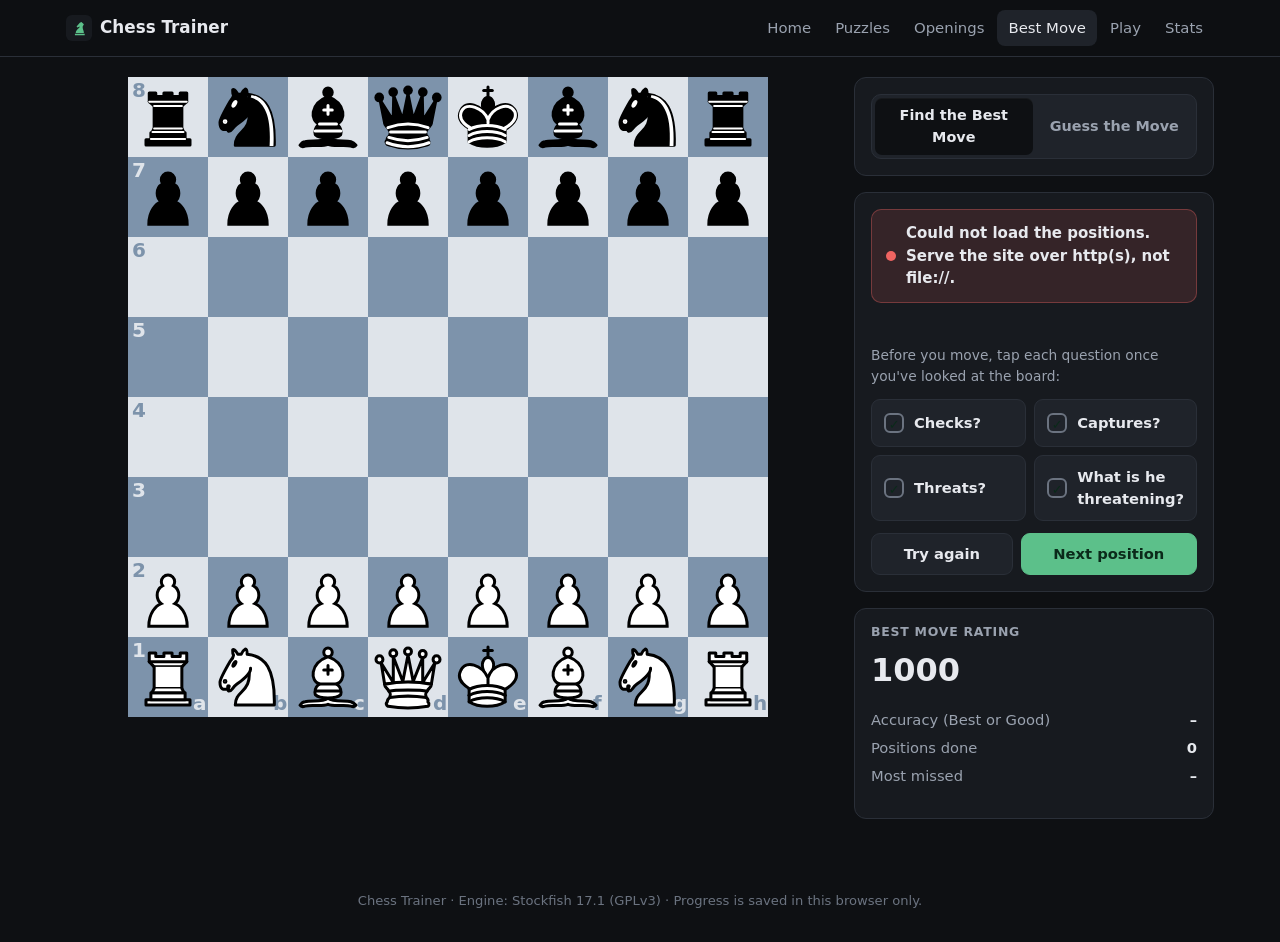
==== bestmove.html @ b2dea65c "WIP: Best Move mode (Find the Best Move + Guess the Move) Page, explanation module, stats and build " ====
<!doctype html>
<html lang="en">
<head>
  <meta charset="utf-8">
  <meta name="viewport" content="width=device-width, initial-scale=1, viewport-fit=cover">
  <title>Best Move · Chess Trainer</title>
  <meta name="description" content="Find the best move in real master middlegames, or guess the moves of famous games.">
  <meta name="theme-color" content="#0e1013">
  <link rel="icon" href="img/favicon.svg" type="image/svg+xml">
  <link rel="stylesheet" href="vendor/cm-chessboard/assets/chessboard.css">
  <link rel="stylesheet" href="vendor/cm-chessboard/assets/extensions/markers/markers.css">
  <link rel="stylesheet" href="vendor/cm-chessboard/assets/extensions/arrows/arrows.css">
  <link rel="stylesheet" href="vendor/cm-chessboard/assets/extensions/promotion-dialog/promotion-dialog.css">
  <link rel="stylesheet" href="css/style.css">
  <script src="vendor/chess.js/chess.js"></script>
</head>
<body>
  <header class="site-header">
    <div class="inner">
      <a class="brand" href="index.html"><img src="img/favicon.svg" alt="" width="26" height="26"><span>Chess Trainer</span></a>
      <nav class="nav" aria-label="Main"><a href="index.html">Home</a><a href="puzzles.html">Puzzles</a><a href="openings.html">Openings</a><a href="bestmove.html" aria-current="page">Best Move</a><a href="play.html">Play</a><a href="stats.html">Stats</a></nav>
    </div>
  </header>
  <main>
    <div class="trainer">
      <div class="board-col"><div class="board-wrap"><div id="board" class="board"></div></div></div>
      <aside class="side">
        <div class="panel">
          <div class="seg" role="group" aria-label="Mode">
            <button id="mode-find" aria-pressed="true">Find the Best Move</button>
            <button id="mode-guess" aria-pressed="false">Guess the Move</button>
          </div>
        </div>

        <!-- Find the Best Move -->
        <div class="panel" id="find-panel">
          <div id="status" class="status"><span class="dot"></span><span id="status-text">Loading positions…</span></div>
          <p class="small muted" id="find-meta" style="margin:10px 0 0">&nbsp;</p>
          <div id="checklist-wrap">
            <p class="small muted" style="margin:12px 0 0">Before you move, tap each question once you've looked at the board:</p>
            <div class="checklist" id="checklist">
              <button class="check-item" data-q="checks" aria-pressed="false"><span class="box">✓</span>Checks?</button>
              <button class="check-item" data-q="captures" aria-pressed="false"><span class="box">✓</span>Captures?</button>
              <button class="check-item" data-q="threats" aria-pressed="false"><span class="box">✓</span>Threats?</button>
              <button class="check-item" data-q="opponent" aria-pressed="false"><span class="box">✓</span>What is he threatening?</button>
            </div>
          </div>
          <div id="find-result" class="hidden" style="margin-top:12px">
            <span id="grade" class="grade"></span>
            <div class="result-line" id="result-moves"></div>
            <div class="note" id="explanation" style="margin-top:10px;min-height:0"></div>
            <p class="small muted" id="find-source" style="margin:10px 0 0"></p>
          </div>
          <div class="btn-row" style="margin-top:12px">
            <button class="btn" id="btn-find-retry">Try again</button>
            <button class="btn primary" id="btn-find-next">Next position</button>
          </div>
        </div>

        <div class="panel" id="find-rating">
          <h3>Best Move rating</h3>
          <div style="display:flex;align-items:baseline;gap:4px;margin-bottom:10px">
            <span id="bm-rating" class="mono" style="font-size:2rem;font-weight:800">1000</span><span id="bm-delta" class="delta"></span>
          </div>
          <dl class="kv">
            <dt>Accuracy (Best or Good)</dt><dd id="bm-acc">–</dd>
            <dt>Positions done</dt><dd id="bm-done">0</dd>
            <dt>Most missed</dt><dd id="bm-missed">–</dd>
          </dl>
        </div>

        <!-- Guess the Move -->
        <div class="panel hidden" id="guess-panel">
          <h3 id="g-title">Choose a game</h3>
          <p class="small muted" id="g-intro" style="margin:0 0 12px"></p>
          <div id="g-status" class="status"><span class="dot"></span><span id="g-status-text">&nbsp;</span></div>
          <div class="result-line" id="g-feedback" style="min-height:1.5em"></div>
          <div style="display:flex;justify-content:space-between;align-items:baseline;margin-top:10px">
            <div><span class="points" id="g-points">0</span><span class="muted"> / <span id="g-max">0</span> points</span></div>
            <div class="small muted" id="g-matches"></div>
          </div>
          <div class="progress" style="margin-top:10px"><span id="g-progress" style="width:0"></span></div>
          <p class="small muted" style="margin:10px 0 0">Master's move: 5 points · engine's top choice: 4 · engine's 2nd or 3rd choice: 2.</p>
          <div class="btn-row" style="margin-top:12px">
            <button class="btn" id="btn-g-restart">Restart</button>
            <button class="btn primary" id="btn-g-next">Next game</button>
          </div>
        </div>
        <div class="panel hidden" id="guess-games">
          <h3>Famous games</h3>
          <div class="game-list" id="game-list"></div>
        </div>
        <div class="panel hidden" id="guess-moves">
          <h3>Moves</h3>
          <div class="moves" id="moves"></div>
        </div>
      </aside>
    </div>
  </main>
  <footer class="site">Chess Trainer · Engine: Stockfish 17.1 (GPLv3) · Progress is saved in this browser only.</footer>
  <script type="module" src="js/bestmove.js"></script>
</body>
</html>
---- vendor/cm-chessboard/assets/chessboard.css ----
.cm-chessboard .board.input-enabled .square {
  cursor: pointer; }

.cm-chessboard .coordinates, .cm-chessboard .markers-layer, .cm-chessboard .pieces-layer, .cm-chessboard .markers-top-layer {
  pointer-events: none; }

.cm-chessboard-content .list-inline {
  padding-left: 0;
  list-style: none; }

.cm-chessboard-content .list-inline-item {
  display: inline-block; }
  .cm-chessboard-content .list-inline-item:not(:last-child) {
    margin-right: 1rem; }

.cm-chessboard-content .list-inline {
  padding-left: 0;
  list-style: none; }

.cm-chessboard-content .list-inline-item {
  display: inline-block; }
  .cm-chessboard-content .list-inline-item:not(:last-child) {
    margin-right: 1rem; }

.cm-chessboard-accessibility.visually-hidden {
  width: 1px;
  height: 1px;
  padding: 0;
  margin: -1px;
  overflow: hidden;
  clip: rect(0, 0, 0, 0);
  white-space: nowrap;
  border: 0; }

.cm-chessboard.default .board .square.white {
  fill: #ecdab9; }

.cm-chessboard.default .board .square.black {
  fill: #c5a076; }

.cm-chessboard.default.border-type-thin .board .border {
  stroke: #c5a076;
  stroke-width: 0.7%;
  fill: #c5a076; }

.cm-chessboard.default.border-type-none .board .border {
  stroke: #c5a076;
  stroke-width: 0;
  fill: #c5a076; }

.cm-chessboard.default.border-type-frame .board .border {
  fill: #ecdab9;
  stroke: none; }

.cm-chessboard.default.border-type-frame .board .border-inner {
  fill: #c5a076;
  stroke: #c5a076;
  stroke-width: 0.7%; }

.cm-chessboard.default .coordinates {
  pointer-events: none;
  user-select: none; }
  .cm-chessboard.default .coordinates .coordinate {
    fill: #b5936d;
    font-size: 7px;
    cursor: default; }
    .cm-chessboard.default .coordinates .coordinate.black {
      fill: #eeddbf; }
    .cm-chessboard.default .coordinates .coordinate.white {
      fill: #b5936d; }

.cm-chessboard.default-contrast .board .square.white {
  fill: #ecdab9; }

.cm-chessboard.default-contrast .board .square.black {
  fill: #c5a076; }

.cm-chessboard.default-contrast.border-type-thin .board .border {
  stroke: #c5a076;
  stroke-width: 0.7%;
  fill: #c5a076; }

.cm-chessboard.default-contrast.border-type-none .board .border {
  stroke: #c5a076;
  stroke-width: 0;
  fill: #c5a076; }

.cm-chessboard.default-contrast.border-type-frame .board .border {
  fill: #ecdab9;
  stroke: none; }

.cm-chessboard.default-contrast.border-type-frame .board .border-inner {
  fill: #c5a076;
  stroke: #c5a076;
  stroke-width: 0.7%; }

.cm-chessboard.default-contrast .coordinates {
  pointer-events: none;
  user-select: none; }
  .cm-chessboard.default-contrast .coordinates .coordinate {
    fill: #b5936d;
    font-size: 7px;
    cursor: default; }
    .cm-chessboard.default-contrast .coordinates .coordinate.black {
      fill: #333; }
    .cm-chessboard.default-contrast .coordinates .coordinate.white {
      fill: #333; }

.cm-chessboard.green .board .square.white {
  fill: #E0DDCC; }

.cm-chessboard.green .board .square.black {
  fill: #4c946a; }

.cm-chessboard.green.border-type-thin .board .border {
  stroke: #4c946a;
  stroke-width: 0.7%;
  fill: #4c946a; }

.cm-chessboard.green.border-type-none .board .border {
  stroke: #4c946a;
  stroke-width: 0;
  fill: #4c946a; }

.cm-chessboard.green.border-type-frame .board .border {
  fill: #E0DDCC;
  stroke: none; }

.cm-chessboard.green.border-type-frame .board .border-inner {
  fill: #4c946a;
  stroke: #4c946a;
  stroke-width: 0.7%; }

.cm-chessboard.green .coordinates {
  pointer-events: none;
  user-select: none; }
  .cm-chessboard.green .coordinates .coordinate {
    fill: #468862;
    font-size: 7px;
    cursor: default; }
    .cm-chessboard.green .coordinates .coordinate.black {
      fill: #e2e0d0; }
    .cm-chessboard.green .coordinates .coordinate.white {
      fill: #468862; }

.cm-chessboard.blue .board .square.white {
  fill: #d8ecfb; }

.cm-chessboard.blue .board .square.black {
  fill: #86afcf; }

.cm-chessboard.blue.border-type-thin .board .border {
  stroke: #86afcf;
  stroke-width: 0.7%;
  fill: #86afcf; }

.cm-chessboard.blue.border-type-none .board .border {
  stroke: #86afcf;
  stroke-width: 0;
  fill: #86afcf; }

.cm-chessboard.blue.border-type-frame .board .border {
  fill: #d8ecfb;
  stroke: none; }

.cm-chessboard.blue.border-type-frame .board .border-inner {
  fill: #86afcf;
  stroke: #86afcf;
  stroke-width: 0.7%; }

.cm-chessboard.blue .coordinates {
  pointer-events: none;
  user-select: none; }
  .cm-chessboard.blue .coordinates .coordinate {
    fill: #7ba1be;
    font-size: 7px;
    cursor: default; }
    .cm-chessboard.blue .coordinates .coordinate.black {
      fill: #dbeefb; }
    .cm-chessboard.blue .coordinates .coordinate.white {
      fill: #7ba1be; }

.cm-chessboard.chess-club .board .square.white {
  fill: #E6D3B1; }

.cm-chessboard.chess-club .board .square.black {
  fill: #AF6B3F; }

.cm-chessboard.chess-club.border-type-thin .board .border {
  stroke: #692e2b;
  stroke-width: 0.7%;
  fill: #AF6B3F; }

.cm-chessboard.chess-club.border-type-none .board .border {
  stroke: #692e2b;
  stroke-width: 0;
  fill: #AF6B3F; }

.cm-chessboard.chess-club.border-type-frame .board .border {
  fill: #692e2b;
  stroke: none; }

.cm-chessboard.chess-club.border-type-frame .board .border-inner {
  fill: #AF6B3F;
  stroke: #692e2b;
  stroke-width: 0.7%; }

.cm-chessboard.chess-club .coordinates {
  pointer-events: none;
  user-select: none; }
  .cm-chessboard.chess-club .coordinates .coordinate {
    fill: #E6D3B1;
    font-size: 7px;
    cursor: default; }
    .cm-chessboard.chess-club .coordinates .coordinate.black {
      fill: #E6D3B1; }
    .cm-chessboard.chess-club .coordinates .coordinate.white {
      fill: #AF6B3F; }

.cm-chessboard.chessboard-js .board .square.white {
  fill: #f0d9b5; }

.cm-chessboard.chessboard-js .board .square.black {
  fill: #b58863; }

.cm-chessboard.chessboard-js.border-type-thin .board .border {
  stroke: #404040;
  stroke-width: 0.7%;
  fill: #b58863; }

.cm-chessboard.chessboard-js.border-type-none .board .border {
  stroke: #404040;
  stroke-width: 0;
  fill: #b58863; }

.cm-chessboard.chessboard-js.border-type-frame .board .border {
  fill: #f0d9b5;
  stroke: none; }

.cm-chessboard.chessboard-js.border-type-frame .board .border-inner {
  fill: #b58863;
  stroke: #404040;
  stroke-width: 0.7%; }

.cm-chessboard.chessboard-js .coordinates {
  pointer-events: none;
  user-select: none; }
  .cm-chessboard.chessboard-js .coordinates .coordinate {
    fill: #404040;
    font-size: 7px;
    cursor: default; }
    .cm-chessboard.chessboard-js .coordinates .coordinate.black {
      fill: #f0d9b5; }
    .cm-chessboard.chessboard-js .coordinates .coordinate.white {
      fill: #b58863; }

.cm-chessboard.black-and-white .board .square.white {
  fill: #ffffff; }

.cm-chessboard.black-and-white .board .square.black {
  fill: #9c9c9c; }

.cm-chessboard.black-and-white.border-type-thin .board .border {
  stroke: #9c9c9c;
  stroke-width: 0.7%;
  fill: #9c9c9c; }

.cm-chessboard.black-and-white.border-type-none .board .border {
  stroke: #9c9c9c;
  stroke-width: 0;
  fill: #9c9c9c; }

.cm-chessboard.black-and-white.border-type-frame .board .border {
  fill: #ffffff;
  stroke: none; }

.cm-chessboard.black-and-white.border-type-frame .board .border-inner {
  fill: #9c9c9c;
  stroke: #9c9c9c;
  stroke-width: 0.7%; }

.cm-chessboard.black-and-white .coordinates {
  pointer-events: none;
  user-select: none; }
  .cm-chessboard.black-and-white .coordinates .coordinate {
    fill: #909090;
    font-size: 7px;
    cursor: default; }
    .cm-chessboard.black-and-white .coordinates .coordinate.black {
      fill: white; }
    .cm-chessboard.black-and-white .coordinates .coordinate.white {
      fill: #909090; }

/*# sourceMappingURL=chessboard.css.map */
---- vendor/cm-chessboard/assets/extensions/markers/markers.css ----
.cm-chessboard .markers {
  pointer-events: none; }
  .cm-chessboard .markers .marker.marker-frame {
    stroke: #000000;
    stroke-width: 1.8px;
    opacity: 0.5; }
  .cm-chessboard .markers .marker.marker-frame-primary {
    stroke: #0009bd;
    stroke-width: 1.8px;
    opacity: 0.4; }
  .cm-chessboard .markers .marker.marker-frame-danger {
    stroke: #aa0000;
    stroke-width: 1.8px;
    opacity: 0.4; }
  .cm-chessboard .markers .marker.marker-circle {
    stroke: #000000;
    stroke-width: 3px;
    opacity: 0.3; }
  .cm-chessboard .markers .marker.marker-circle-primary {
    stroke: #0009bd;
    stroke-width: 3px;
    opacity: 0.4; }
  .cm-chessboard .markers .marker.marker-circle-danger {
    stroke: #aa0000;
    stroke-width: 3px;
    opacity: 0.4; }
  .cm-chessboard .markers .marker.marker-square {
    fill: black;
    opacity: 0.11; }
  .cm-chessboard .markers .marker.marker-dot {
    fill: black;
    opacity: 0.2; }
  .cm-chessboard .markers .marker.marker-bevel {
    fill: black;
    opacity: 0.2; }

/*# sourceMappingURL=markers.css.map */
---- vendor/cm-chessboard/assets/extensions/arrows/arrows.css ----
.cm-chessboard .arrow-default .arrow-head {
  fill: blue;
  fill-rule: nonzero;
  fill-opacity: 1; }

.cm-chessboard .arrow-default .arrow-line {
  stroke: blue;
  stroke-linecap: round;
  opacity: 0.5; }

.cm-chessboard .arrow-danger .arrow-head {
  fill: red;
  fill-rule: nonzero;
  fill-opacity: 1; }

.cm-chessboard .arrow-danger .arrow-line {
  stroke: red;
  stroke-linecap: round;
  opacity: 0.5; }

.cm-chessboard .arrow-pointy .arrow-head {
  fill: black;
  fill-rule: nonzero;
  fill-opacity: 1; }

.cm-chessboard .arrow-pointy .arrow-line {
  stroke: black;
  stroke-linecap: round;
  opacity: 0.5; }

/*# sourceMappingURL=arrows.css.map */
---- vendor/cm-chessboard/assets/extensions/promotion-dialog/promotion-dialog.css ----
svg.cm-chessboard .promotion-dialog-group rect, svg.cm-chessboard .promotion-dialog-group g[data-piece] {
  animation: fade-in 0.25s ease-in; }

svg.cm-chessboard .promotion-dialog-group .promotion-dialog {
  fill: white;
  fill-opacity: 0.7;
  stroke: rgba(0, 0, 0, 0.4); }

svg.cm-chessboard .promotion-dialog-group .promotion-dialog-button {
  fill: transparent;
  cursor: pointer; }
  svg.cm-chessboard .promotion-dialog-group .promotion-dialog-button:hover {
    fill: rgba(0, 0, 0, 0.2); }

svg.cm-chessboard .promotion-dialog-group .piece {
  pointer-events: none; }

@keyframes fade-in {
  0% {
    opacity: 0; }
  100% {
    opacity: 1; } }

/*# sourceMappingURL=promotion-dialog.css.map */
---- css/style.css ----
/* Chess Trainer - dark theme */
:root {
  --bg: #0e1013;
  --surface: #171a1f;
  --surface-2: #1f232a;
  --border: #2a2f38;
  --text: #e7e9ee;
  --muted: #9aa2af;
  --faint: #6b7380;
  --accent: #5cc08a;
  --accent-ink: #0b2a1a;
  --accent-soft: rgba(92, 192, 138, .14);
  --danger: #ef6461;
  --danger-soft: rgba(239, 100, 97, .14);
  --warn: #e8b04b;
  --info: #6aa7f0;
  --sq-light: #dfe4ea;
  --sq-dark: #7d93ab;
  --radius: 12px;
  --shadow: 0 8px 30px rgba(0,0,0,.35);
  color-scheme: dark;
}
* { box-sizing: border-box; }
html, body { margin: 0; }
body {
  background: var(--bg);
  color: var(--text);
  font: 15px/1.5 system-ui, -apple-system, "Segoe UI", Roboto, Inter, sans-serif;
  min-height: 100vh;
  -webkit-tap-highlight-color: transparent;
}
a { color: var(--accent); text-decoration: none; }
a:hover { text-decoration: underline; }
h1, h2, h3 { line-height: 1.2; margin: 0 0 .5em; letter-spacing: -.01em; }
h1 { font-size: 1.6rem; }
h2 { font-size: 1.15rem; }
h3 { font-size: 1rem; color: var(--muted); font-weight: 600; text-transform: uppercase; letter-spacing: .06em; font-size: .78rem; }
p { margin: 0 0 .8em; }
.muted { color: var(--muted); }
.small { font-size: .86rem; }
.mono { font-variant-numeric: tabular-nums; }

/* ---------- header ---------- */
.site-header {
  position: sticky; top: 0; z-index: 20;
  background: rgba(14,16,19,.92);
  backdrop-filter: blur(8px);
  border-bottom: 1px solid var(--border);
}
.site-header .inner {
  max-width: 1180px; margin: 0 auto; padding: 0 16px;
  display: flex; align-items: center; gap: 16px; height: 56px;
}
.brand { display: flex; align-items: center; gap: 8px; color: var(--text); font-weight: 700; font-size: 1.05rem; white-space: nowrap; }
.brand:hover { text-decoration: none; }
.brand svg { width: 26px; height: 26px; }
.nav { display: flex; gap: 2px; overflow-x: auto; scrollbar-width: none; margin-left: auto; }
.nav::-webkit-scrollbar { display: none; }
.nav a {
  color: var(--muted); padding: 7px 11px; border-radius: 8px; font-weight: 500; white-space: nowrap; font-size: .93rem;
}
.nav a:hover { color: var(--text); background: var(--surface-2); text-decoration: none; }
.nav a[aria-current="page"] { color: var(--text); background: var(--surface-2); }

main { max-width: 1180px; margin: 0 auto; padding: 20px 16px 48px; }

/* ---------- layout ---------- */
.trainer {
  display: grid;
  grid-template-columns: minmax(0, 1fr) 360px;
  gap: 24px;
  align-items: start;
}
.board-col { min-width: 0; }
.board-wrap {
  scroll-margin-top: 68px;
  width: 100%;
  max-width: min(640px, calc(100vh - 150px));
  margin: 0 auto;
}
.board { width: 100%; aspect-ratio: 1; touch-action: none; user-select: none; }
.panel {
  background: var(--surface);
  border: 1px solid var(--border);
  border-radius: var(--radius);
  padding: 16px;
}
.panel + .panel { margin-top: 16px; }
.side { display: flex; flex-direction: column; gap: 16px; }
.side .panel + .panel { margin-top: 0; }
@media (max-width: 900px) {
  .trainer { grid-template-columns: 1fr; gap: 16px; }
  .board-wrap { max-width: min(640px, calc(100vh - 220px)); min-width: 280px; }
}
@media (max-width: 520px) {
  main { padding: 12px 10px 40px; }
  .board-wrap { max-width: 100%; min-width: 0; }
  .site-header .inner { gap: 8px; padding: 0 10px; }
  .brand span { display: none; }
  .nav { margin-left: 0; }
  .nav a { padding: 7px 7px; font-size: .86rem; }
}

/* ---------- controls ---------- */
.btn {
  appearance: none; border: 1px solid var(--border); background: var(--surface-2); color: var(--text);
  font: inherit; font-weight: 600; font-size: .92rem;
  padding: 9px 14px; border-radius: 9px; cursor: pointer;
  display: inline-flex; align-items: center; justify-content: center; gap: 6px;
  transition: background .12s, border-color .12s, transform .05s;
  min-height: 40px;
}
.btn:hover { border-color: #3a404b; background: #262b33; }
.btn:active { transform: translateY(1px); }
.btn:disabled { opacity: .45; cursor: not-allowed; }
.btn.primary { background: var(--accent); border-color: var(--accent); color: var(--accent-ink); }
.btn.primary:hover { background: #6fd09b; }
.btn.danger { color: var(--danger); }
.btn.ghost { background: transparent; }
.btn.sm { padding: 5px 10px; min-height: 32px; font-size: .85rem; }
.btn-row { display: flex; flex-wrap: wrap; gap: 8px; }
.btn-row .btn { flex: 1 1 auto; }
select, input[type="text"] {
  font: inherit; color: var(--text); background: var(--surface-2); border: 1px solid var(--border);
  border-radius: 9px; padding: 8px 10px; min-height: 40px; width: 100%;
}
label.field { display: block; margin-bottom: 12px; }
label.field > span { display: block; font-size: .8rem; color: var(--muted); margin-bottom: 4px; font-weight: 600; }

.seg { display: flex; background: var(--surface-2); border: 1px solid var(--border); border-radius: 10px; padding: 3px; gap: 3px; }
.seg button {
  flex: 1; appearance: none; border: 0; background: transparent; color: var(--muted); font: inherit; font-weight: 600;
  padding: 7px 8px; border-radius: 7px; cursor: pointer; font-size: .9rem; min-height: 34px;
}
.seg button[aria-pressed="true"] { background: var(--bg); color: var(--text); box-shadow: 0 1px 0 rgba(255,255,255,.04) inset; }

.levels { display: grid; grid-template-columns: repeat(5, 1fr); gap: 6px; }
.levels button {
  appearance: none; border: 1px solid var(--border); background: var(--surface-2); color: var(--text);
  font: inherit; font-weight: 700; border-radius: 8px; padding: 8px 0; cursor: pointer; min-height: 40px;
}
.levels button[aria-pressed="true"] { background: var(--accent); border-color: var(--accent); color: var(--accent-ink); }

/* ---------- status ---------- */
.status {
  border-radius: 10px; padding: 12px 14px; background: var(--surface-2); border: 1px solid var(--border);
  font-weight: 600; display: flex; align-items: center; gap: 10px; min-height: 48px;
}
.status .dot { width: 10px; height: 10px; border-radius: 50%; flex: none; background: var(--faint); }
.status.good { background: var(--accent-soft); border-color: rgba(92,192,138,.35); }
.status.good .dot { background: var(--accent); }
.status.bad { background: var(--danger-soft); border-color: rgba(239,100,97,.35); }
.status.bad .dot { background: var(--danger); }
.status.info .dot { background: var(--info); }
.status.turn-w .dot { background: #f2f2f2; border: 1px solid #999; }
.status.turn-b .dot { background: #111; border: 1px solid #777; }

.kv { display: grid; grid-template-columns: 1fr auto; gap: 6px 12px; font-size: .92rem; }
.kv dt { color: var(--muted); }
.kv dd { margin: 0; font-weight: 700; text-align: right; font-variant-numeric: tabular-nums; }

.tag {
  display: inline-block; font-size: .74rem; font-weight: 700; padding: 2px 8px; border-radius: 999px;
  background: var(--surface-2); border: 1px solid var(--border); color: var(--muted); text-transform: uppercase; letter-spacing: .04em;
}
.tag.accent { color: var(--accent); border-color: rgba(92,192,138,.4); }

.delta { font-weight: 700; margin-left: 6px; }
.delta.up { color: var(--accent); }
.delta.down { color: var(--danger); }

/* move list */
.moves {
  max-height: 260px; overflow-y: auto; font-variant-numeric: tabular-nums;
  display: grid; grid-template-columns: 2.6em 1fr 1fr; gap: 1px 4px; font-size: .92rem;
  background: var(--surface-2); border-radius: 9px; padding: 6px;
}
.moves .num { color: var(--faint); text-align: right; padding: 3px 4px; }
.moves .mv { padding: 3px 6px; border-radius: 5px; cursor: default; }
.moves .mv.cur { background: var(--accent-soft); color: var(--accent); font-weight: 700; }
.moves .mv.blunder { color: var(--danger); font-weight: 700; }
.moves .mv.mistake { color: var(--warn); }
.moves .mv.clickable { cursor: pointer; }
.moves .mv.clickable:hover { background: #2a2f38; }
.moves:empty::before { content: 'No moves yet'; color: var(--faint); grid-column: 1 / -1; padding: 4px; }

/* notes / explanation */
.note { background: var(--surface-2); border-left: 3px solid var(--accent); padding: 12px 14px; border-radius: 0 9px 9px 0; min-height: 70px; }
.note .san { font-weight: 800; font-size: 1.05rem; margin-right: 6px; }

/* cards (home) */
.hero { padding: 28px 0 8px; }
.hero h1 { font-size: clamp(1.7rem, 4vw, 2.4rem); }
.hero p { color: var(--muted); max-width: 640px; font-size: 1.05rem; }
.cards { display: grid; grid-template-columns: repeat(auto-fill, minmax(240px, 1fr)); gap: 16px; margin-top: 20px; }
.card {
  display: flex; flex-direction: column; gap: 8px; background: var(--surface); border: 1px solid var(--border);
  border-radius: var(--radius); padding: 18px; color: var(--text); transition: border-color .15s, transform .15s;
}
.card:hover { border-color: var(--accent); text-decoration: none; transform: translateY(-2px); }
.card .icon { width: 42px; height: 42px; border-radius: 10px; background: var(--accent-soft); display: grid; place-items: center; font-size: 1.5rem; color: var(--accent); }
.card h2 { margin: 4px 0 0; }
.card p { color: var(--muted); margin: 0; font-size: .93rem; }
.card .meta { margin-top: auto; padding-top: 8px; font-size: .85rem; color: var(--faint); }

/* stats */
.stat-grid { display: grid; grid-template-columns: repeat(auto-fill, minmax(150px, 1fr)); gap: 12px; }
.stat { background: var(--surface-2); border: 1px solid var(--border); border-radius: 10px; padding: 12px 14px; }
.stat .v { font-size: 1.6rem; font-weight: 800; font-variant-numeric: tabular-nums; }
.stat .l { color: var(--muted); font-size: .8rem; font-weight: 600; }
table.tbl { width: 100%; border-collapse: collapse; font-size: .92rem; font-variant-numeric: tabular-nums; }
table.tbl th, table.tbl td { padding: 8px 6px; border-bottom: 1px solid var(--border); text-align: right; }
table.tbl th:first-child, table.tbl td:first-child { text-align: left; }
table.tbl th { color: var(--muted); font-weight: 600; font-size: .8rem; }
.bar { height: 8px; border-radius: 4px; background: var(--surface-2); overflow: hidden; min-width: 60px; }
.bar > span { display: block; height: 100%; background: var(--accent); }
.sparkline { width: 100%; height: 80px; display: block; }
.section { margin-top: 24px; }
.table-scroll { overflow-x: auto; }

/* openings list */
.op-list { display: flex; flex-direction: column; gap: 4px; }
.op-group { margin: 10px 0 4px; }
.op-item {
  appearance: none; text-align: left; border: 1px solid transparent; background: transparent; color: var(--text); font: inherit;
  padding: 8px 10px; border-radius: 8px; cursor: pointer; display: flex; justify-content: space-between; gap: 8px; align-items: center;
}
.op-item:hover { background: var(--surface-2); }
.op-item[aria-pressed="true"] { background: var(--surface-2); border-color: var(--border); }
.op-item .pct { color: var(--faint); font-size: .8rem; font-variant-numeric: tabular-nums; }

.progress { height: 6px; background: var(--surface-2); border-radius: 3px; overflow: hidden; }
.progress > span { display: block; height: 100%; background: var(--accent); transition: width .2s; }

/* review */
.review-item {
  border: 1px solid var(--border); border-radius: 9px; padding: 10px 12px; cursor: pointer; background: var(--surface-2);
  display: flex; flex-direction: column; gap: 2px;
}
.review-item:hover, .review-item.active { border-color: var(--danger); }
.review-item .line1 { font-weight: 700; }
.review-list { display: flex; flex-direction: column; gap: 8px; max-height: 340px; overflow-y: auto; }
.evalbar-wrap { margin-top: 10px; }

/* toast */
.toast {
  position: fixed; left: 50%; bottom: 22px; transform: translate(-50%, 20px); opacity: 0; pointer-events: none;
  background: var(--surface-2); border: 1px solid var(--border); color: var(--text); padding: 10px 16px; border-radius: 10px;
  box-shadow: var(--shadow); transition: opacity .2s, transform .2s; z-index: 50; font-weight: 600; max-width: calc(100vw - 32px);
}
.toast.show { opacity: 1; transform: translate(-50%, 0); }
.toast.good { border-color: var(--accent); }
.toast.bad { border-color: var(--danger); }

.loader { display: inline-block; width: 14px; height: 14px; border: 2px solid var(--border); border-top-color: var(--accent); border-radius: 50%; animation: spin .8s linear infinite; }
@keyframes spin { to { transform: rotate(360deg); } }
.hidden { display: none !important; }
footer.site { text-align: center; color: var(--faint); font-size: .82rem; padding: 24px 16px 32px; }

/* ---------- chessboard theme ---------- */
.cm-chessboard.trainer .board .square.white { fill: var(--sq-light); }
.cm-chessboard.trainer .board .square.black { fill: var(--sq-dark); }
.cm-chessboard.trainer.border-type-none .board .border { stroke: var(--sq-dark); stroke-width: 0; fill: var(--sq-dark); }
.cm-chessboard.trainer .coordinates .coordinate { font-size: 7px; font-weight: 700; }
.cm-chessboard.trainer .coordinates .coordinate.white { fill: var(--sq-dark); }
.cm-chessboard.trainer .coordinates .coordinate.black { fill: var(--sq-light); }
.cm-chessboard .markers .marker.marker-last { fill: #e8c547; opacity: .42; }
.cm-chessboard .markers .marker.marker-check { fill: #ff3b30; opacity: .55; }
.cm-chessboard .markers .marker.marker-hint { stroke: #2fd17b; stroke-width: 3px; opacity: .95; }
.cm-chessboard .markers .marker.marker-good { fill: #2fd17b; opacity: .45; }
.cm-chessboard .markers .marker.marker-bad { fill: #ff3b30; opacity: .45; }
.cm-chessboard .markers .marker.marker-dot { fill: #0e1013; opacity: .28; }
.cm-chessboard .markers .marker.marker-bevel { fill: #0e1013; opacity: .25; }
.cm-chessboard .arrow-hint .arrow-head, .cm-chessboard .arrow-good .arrow-head { fill: #1fae63; }
.cm-chessboard .arrow-hint .arrow-line, .cm-chessboard .arrow-good .arrow-line { stroke: #1fae63; opacity: .8; stroke-linecap: round; }
.cm-chessboard .arrow-bad .arrow-head { fill: #e5484d; }
.cm-chessboard .arrow-bad .arrow-line { stroke: #e5484d; opacity: .8; stroke-linecap: round; }

.board.shake { animation: shake .3s; }
@keyframes shake { 25% { transform: translateX(-5px); } 75% { transform: translateX(5px); } }

/* ---------- best move ---------- */
.checklist { display: grid; grid-template-columns: 1fr 1fr; gap: 8px; margin-top: 12px; }
.check-item {
  appearance: none; font: inherit; color: var(--text); text-align: left; cursor: pointer;
  background: var(--surface-2); border: 1px solid var(--border); border-radius: 9px;
  padding: 10px 12px; min-height: 48px; display: flex; align-items: center; gap: 10px; font-weight: 600; font-size: .92rem;
}
.check-item .box {
  flex: none; width: 20px; height: 20px; border-radius: 6px; border: 2px solid var(--faint);
  display: grid; place-items: center; font-size: .8rem; color: var(--accent-ink);
}
.check-item[aria-pressed="true"] { border-color: rgba(92,192,138,.5); background: var(--accent-soft); }
.check-item[aria-pressed="true"] .box { background: var(--accent); border-color: var(--accent); }
.check-item:disabled { cursor: default; opacity: .7; }
.grade { display: inline-block; font-weight: 800; font-size: 1.15rem; padding: 4px 12px; border-radius: 999px; }
.grade.best { background: var(--accent-soft); color: var(--accent); }
.grade.good { background: rgba(139,209,124,.14); color: #a3dc96; }
.grade.inaccuracy { background: rgba(232,176,75,.14); color: var(--warn); }
.grade.mistake { background: rgba(240,136,62,.15); color: #f0883e; }
.grade.blunder { background: var(--danger-soft); color: var(--danger); }
.result-line { margin-top: 10px; font-size: .95rem; }
.result-line b { font-variant-numeric: tabular-nums; }
.game-list { display: flex; flex-direction: column; gap: 4px; max-height: 320px; overflow-y: auto; }
.points { font-size: 1.6rem; font-weight: 800; font-variant-numeric: tabular-nums; }
.kind-miss { color: var(--danger); font-weight: 700; }
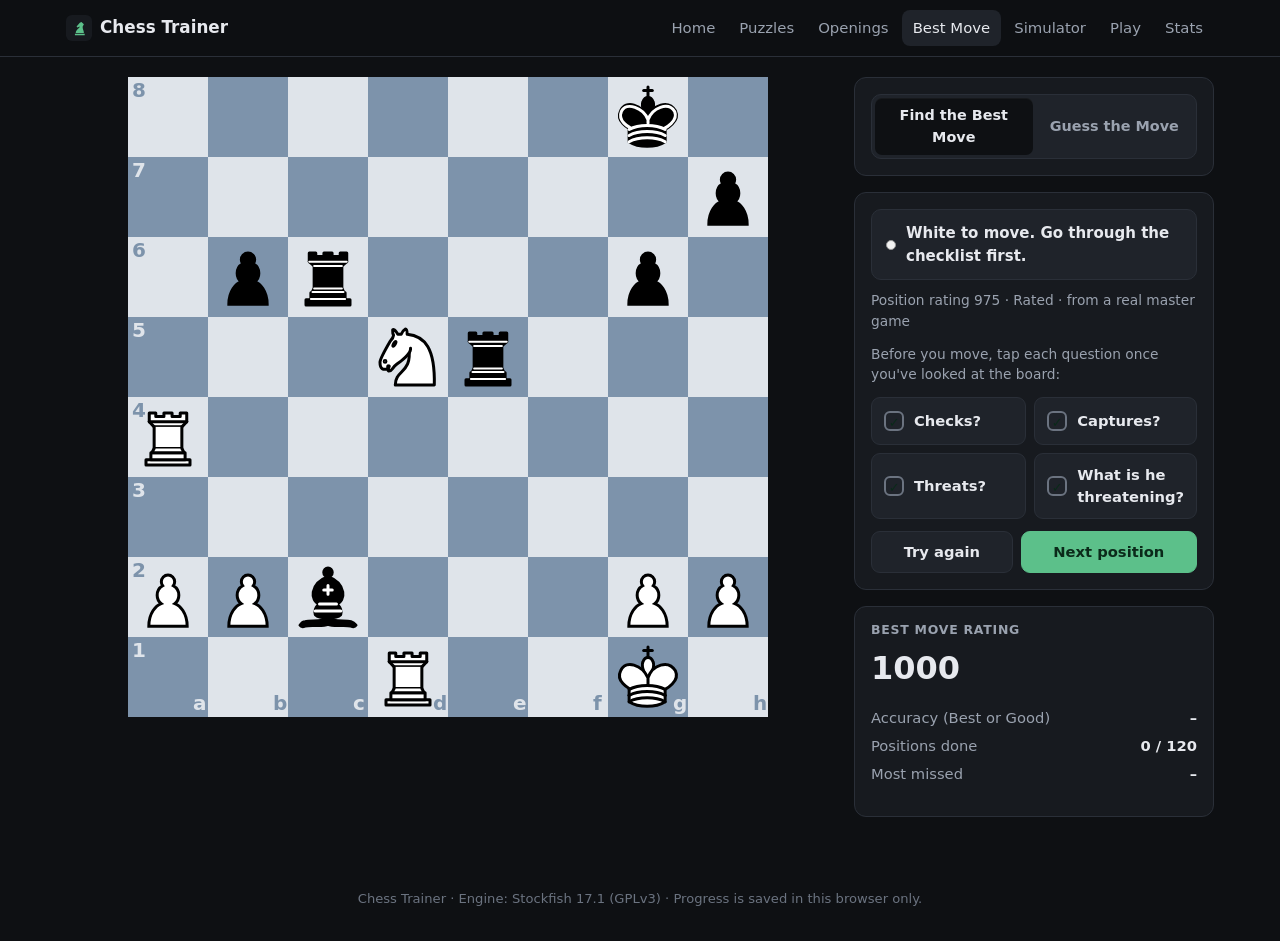
==== commit 60cc60ba: "Add Opening Simulator: London System and Caro-Kann drills - 39 lines (13 London, 26 Caro-Kann / ...d" ====
--- a/bestmove.html
+++ b/bestmove.html
@@ -18,7 +18,7 @@
   <header class="site-header">
     <div class="inner">
       <a class="brand" href="index.html"><img src="img/favicon.svg" alt="" width="26" height="26"><span>Chess Trainer</span></a>
-      <nav class="nav" aria-label="Main"><a href="index.html">Home</a><a href="puzzles.html">Puzzles</a><a href="openings.html">Openings</a><a href="bestmove.html" aria-current="page">Best Move</a><a href="play.html">Play</a><a href="stats.html">Stats</a></nav>
+      <nav class="nav" aria-label="Main"><a href="index.html">Home</a><a href="puzzles.html">Puzzles</a><a href="openings.html">Openings</a><a href="bestmove.html" aria-current="page">Best Move</a><a href="simulator.html">Simulator</a><a href="play.html">Play</a><a href="stats.html">Stats</a></nav>
     </div>
   </header>
   <main>
--- a/css/style.css
+++ b/css/style.css
@@ -99,6 +99,7 @@
   .brand span { display: none; }
   .nav { margin-left: 0; }
   .nav a { padding: 7px 7px; font-size: .86rem; }
+  .nav a[href="index.html"] { display: none; } /* the logo already links home */
 }
 
 /* ---------- controls ---------- */
@@ -304,3 +305,15 @@
 .game-list { display: flex; flex-direction: column; gap: 4px; max-height: 320px; overflow-y: auto; }
 .points { font-size: 1.6rem; font-weight: 800; font-variant-numeric: tabular-nums; }
 .kind-miss { color: var(--danger); font-weight: 700; }
+
+/* ---------- opening simulator ---------- */
+.watch {
+  margin-top: 12px; padding: 12px 14px; border-radius: 10px; font-size: .94rem;
+  background: rgba(232,176,75,.12); border: 1px solid rgba(232,176,75,.45); color: #f3d79a;
+}
+.watch b { color: var(--warn); margin-right: 4px; }
+.plans { margin: 0; padding-left: 1.2em; display: flex; flex-direction: column; gap: 10px; }
+.plans li b { display: block; }
+.plans li span { color: var(--muted); font-size: .92rem; }
+.line-row { display: flex; justify-content: space-between; align-items: center; gap: 10px; }
+.line-row .meta { color: var(--faint); font-size: .8rem; }
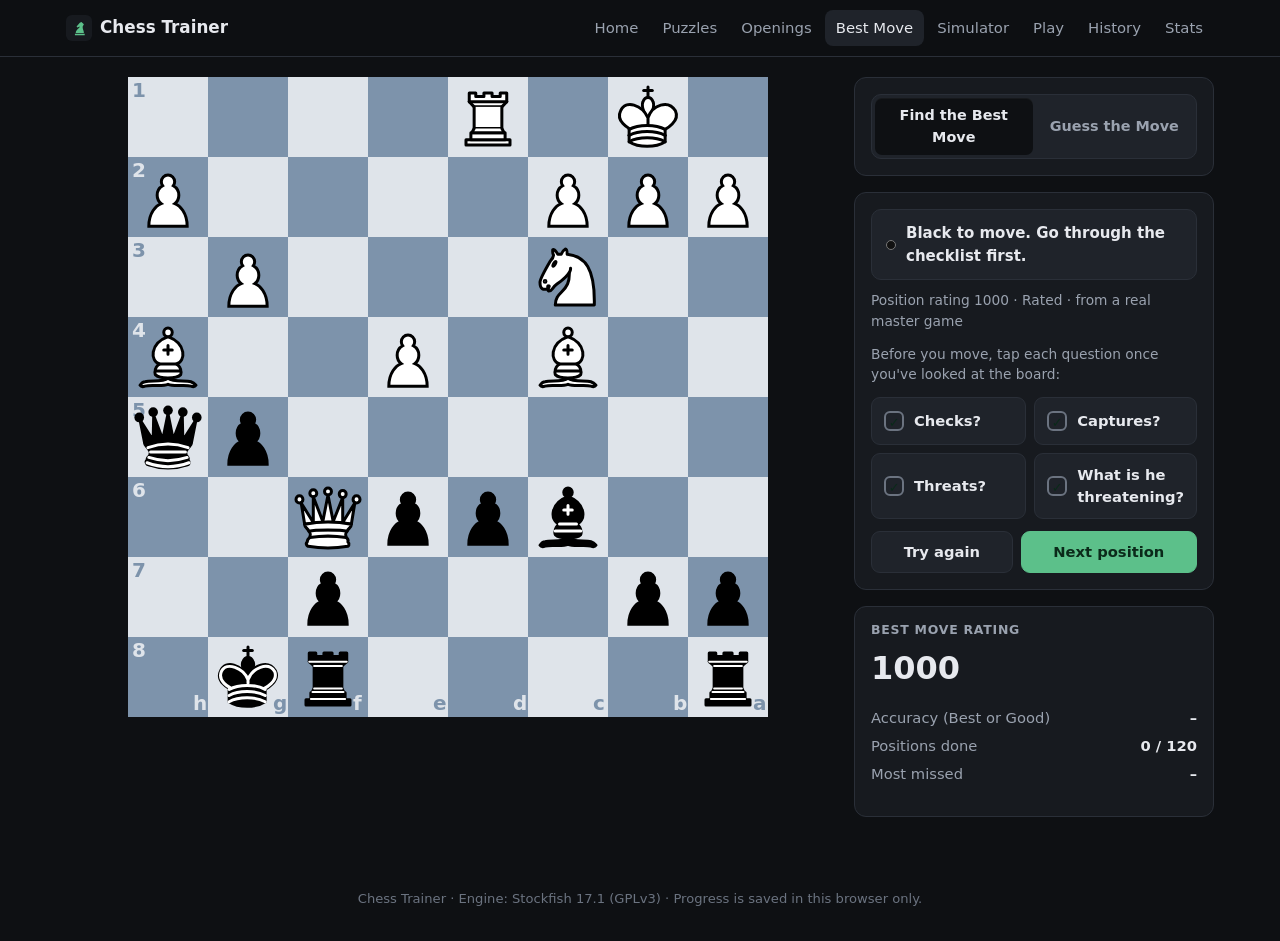
==== commit d3d37d99: "Play vs Bot: 400-2000 bots, clocks, opening book, automatic game review, history - Bot rated 400-200" ====
--- a/bestmove.html
+++ b/bestmove.html
@@ -18,7 +18,7 @@
   <header class="site-header">
     <div class="inner">
       <a class="brand" href="index.html"><img src="img/favicon.svg" alt="" width="26" height="26"><span>Chess Trainer</span></a>
-      <nav class="nav" aria-label="Main"><a href="index.html">Home</a><a href="puzzles.html">Puzzles</a><a href="openings.html">Openings</a><a href="bestmove.html" aria-current="page">Best Move</a><a href="simulator.html">Simulator</a><a href="play.html">Play</a><a href="stats.html">Stats</a></nav>
+      <nav class="nav" aria-label="Main"><a href="index.html">Home</a><a href="puzzles.html">Puzzles</a><a href="openings.html">Openings</a><a href="bestmove.html" aria-current="page">Best Move</a><a href="simulator.html">Simulator</a><a href="play.html">Play</a><a href="history.html">History</a><a href="stats.html">Stats</a></nav>
     </div>
   </header>
   <main>
--- a/css/style.css
+++ b/css/style.css
@@ -78,7 +78,7 @@
   max-width: min(640px, calc(100vh - 150px));
   margin: 0 auto;
 }
-.board { width: 100%; aspect-ratio: 1; touch-action: none; user-select: none; }
+.board { width: 100%; aspect-ratio: 1; touch-action: none; user-select: none; scroll-margin-top: 72px; }
 .panel {
   background: var(--surface);
   border: 1px solid var(--border);
@@ -317,3 +317,85 @@
 .plans li span { color: var(--muted); font-size: .92rem; }
 .line-row { display: flex; justify-content: space-between; align-items: center; gap: 10px; }
 .line-row .meta { color: var(--faint); font-size: .8rem; }
+
+.plan-box {
+  margin-top: 12px; padding: 12px 14px; border-radius: 10px; font-size: .94rem;
+  background: rgba(106,167,240,.12); border: 1px solid rgba(106,167,240,.45); color: #cfe2fb;
+}
+.plan-box b { color: var(--info); margin-right: 4px; }
+.setup-list { margin: 12px 0 0; padding-left: 1.4em; display: flex; flex-direction: column; gap: 4px; font-size: .92rem; }
+.setup-list li { padding: 4px 6px; border-radius: 6px; cursor: pointer; color: var(--muted); }
+.setup-list li b { color: var(--text); margin-right: 6px; }
+.setup-list li.cur { background: var(--accent-soft); }
+.setup-list li.cur b { color: var(--accent); }
+.plan-examples { margin: 6px 0 0; padding-left: 1.1em; display: flex; flex-direction: column; gap: 6px; font-size: .9rem; color: var(--muted); }
+.plan-examples b { color: var(--text); }
+
+/* ---------- play: clocks ---------- */
+.clock {
+  display: flex; justify-content: space-between; align-items: center; gap: 10px;
+  background: var(--surface); border: 1px solid var(--border); border-radius: 9px;
+  padding: 6px 12px; margin: 6px 0; font-weight: 600;
+}
+.clock .time { font-variant-numeric: tabular-nums; font-size: 1.15rem; font-weight: 800; padding: 2px 8px; border-radius: 6px; background: var(--surface-2); }
+.clock.active .time { background: var(--accent); color: var(--accent-ink); }
+.clock.low .time { background: var(--danger); color: #fff; }
+.clock .who { color: var(--muted); font-size: .9rem; }
+
+/* ---------- review ---------- */
+.review-summary { display: flex; gap: 14px; align-items: center; }
+.review-summary .acc { text-align: center; background: var(--surface-2); border: 1px solid var(--border); border-radius: 12px; padding: 10px 14px; min-width: 92px; }
+.review-summary .acc .v { font-size: 1.9rem; font-weight: 800; font-variant-numeric: tabular-nums; }
+.review-summary .acc .l { color: var(--muted); font-size: .78rem; font-weight: 600; text-transform: uppercase; letter-spacing: .05em; }
+.review-summary .big { font-weight: 700; margin-bottom: 6px; }
+.chips { display: flex; flex-wrap: wrap; gap: 4px; }
+.chip { display: inline-block; font-size: .74rem; font-weight: 700; padding: 2px 8px; border-radius: 999px; background: var(--surface-2); border: 1px solid var(--border); }
+.chip.brilliant { color: #2fd3c0; border-color: rgba(47,211,192,.45); }
+.chip.best { color: var(--accent); border-color: rgba(92,192,138,.45); }
+.chip.good { color: #a3dc96; }
+.chip.inaccuracy { color: var(--warn); border-color: rgba(232,176,75,.45); }
+.chip.mistake { color: #f0883e; border-color: rgba(240,136,62,.45); }
+.chip.blunder { color: var(--danger); border-color: rgba(239,100,97,.5); }
+.chip.missed { color: #c792ea; border-color: rgba(199,146,234,.5); }
+.lessons { margin: 0; padding-left: 1.3em; display: flex; flex-direction: column; gap: 6px; font-size: .93rem; }
+.opening-check { margin-top: 12px; padding: 10px 12px; border-radius: 9px; font-size: .92rem; background: var(--surface-2); border: 1px solid var(--border); }
+.opening-check.ok b { color: var(--accent); }
+.opening-check.warn { border-color: rgba(232,176,75,.45); }
+.opening-check.warn b { color: var(--warn); }
+.eval-graph { background: var(--surface-2); border: 1px solid var(--border); border-radius: 9px; overflow: hidden; cursor: pointer; touch-action: manipulation; }
+.eval-graph svg { display: block; width: 100%; height: 110px; }
+.eval-graph .g-area { fill: rgba(231,233,238,.12); }
+.eval-graph .g-line { fill: none; stroke: #e7e9ee; stroke-width: 1.6; vector-effect: non-scaling-stroke; }
+.eval-graph .g-mid { stroke: var(--faint); stroke-width: 1; stroke-dasharray: 4 4; vector-effect: non-scaling-stroke; }
+.eval-graph .g-cursor { stroke: var(--accent); stroke-width: 2; vector-effect: non-scaling-stroke; }
+.eval-graph .g-dot { stroke: #0e1013; stroke-width: 1.5; vector-effect: non-scaling-stroke; }
+.eval-graph .g-dot.blunder { fill: var(--danger); }
+.eval-graph .g-dot.mistake { fill: #f0883e; }
+.eval-graph .g-dot.missed { fill: #c792ea; }
+.eval-graph .g-dot.brilliant { fill: #2fd3c0; }
+.review-item.key-blunder { border-left: 3px solid var(--danger); }
+.review-item.key-mistake { border-left: 3px solid #f0883e; }
+.review-item.key-missed { border-left: 3px solid #c792ea; }
+.review-item { cursor: default; }
+.review-item.active { border-color: var(--accent); }
+.review .review-list { max-height: none; }
+.moves .mv .sym { font-size: .78em; margin-left: 2px; font-weight: 800; }
+.moves .mv.lbl-brilliant { color: #2fd3c0; font-weight: 700; }
+.moves .mv.lbl-inaccuracy { color: var(--warn); }
+.moves .mv.lbl-mistake { color: #f0883e; font-weight: 700; }
+.moves .mv.lbl-blunder { color: var(--danger); font-weight: 700; }
+.moves .mv.lbl-missed { color: #c792ea; font-weight: 700; }
+.review-moves { max-height: 220px; }
+.retry { margin-top: 14px; padding: 12px; border: 1px solid var(--accent); border-radius: 10px; }
+
+/* ---------- history ---------- */
+.game-row { display: grid; grid-template-columns: auto 1fr auto; gap: 4px 12px; align-items: center; text-align: left; width: 100%;
+  background: var(--surface); border: 1px solid var(--border); border-radius: 10px; padding: 10px 12px; color: var(--text); font: inherit; cursor: pointer; }
+.game-row:hover, .game-row[aria-pressed="true"] { border-color: var(--accent); }
+.game-row .res { font-weight: 800; width: 2.2em; text-align: center; border-radius: 6px; padding: 4px 0; }
+.game-row .res.w { background: var(--accent-soft); color: var(--accent); }
+.game-row .res.l { background: var(--danger-soft); color: var(--danger); }
+.game-row .res.d { background: var(--surface-2); color: var(--muted); }
+.game-row .meta { color: var(--muted); font-size: .84rem; }
+.game-row .acc { font-weight: 800; font-variant-numeric: tabular-nums; text-align: right; }
+.game-list-h { display: flex; flex-direction: column; gap: 8px; max-height: 70vh; overflow-y: auto; }
